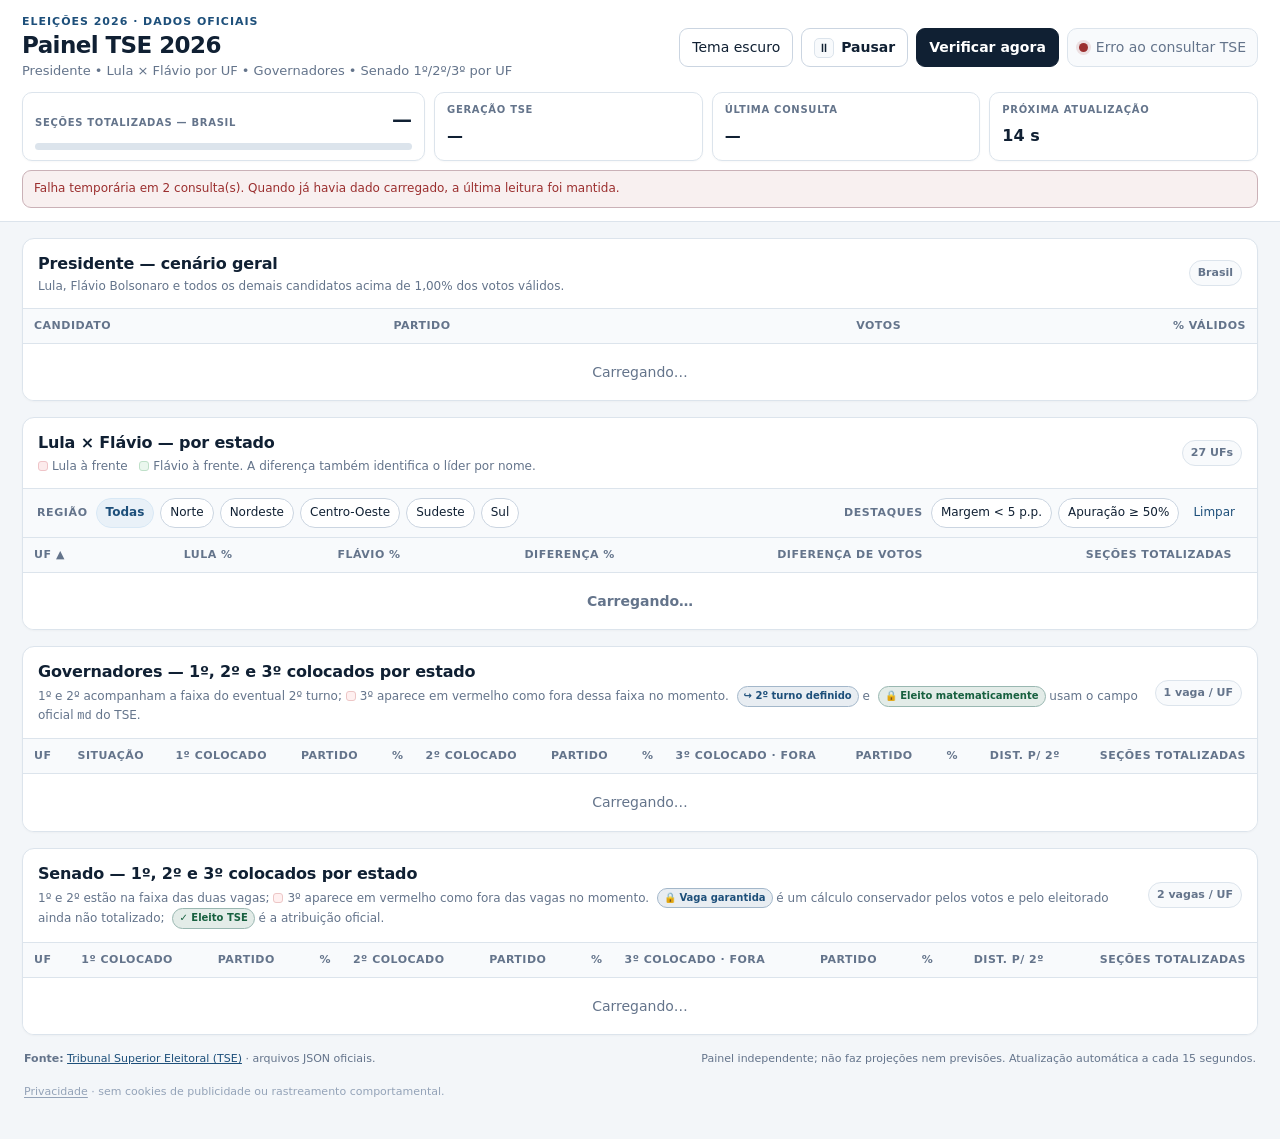
==== index.html @ 49d9003b "Add vote difference column to state comparison" ====
<!doctype html>
<html lang="pt-BR">
<head>
  <meta charset="utf-8">
  <meta name="viewport" content="width=device-width, initial-scale=1">
  <meta name="description" content="Painel independente de acompanhamento dos resultados oficiais do TSE nas Eleições 2026.">
  <meta name="color-scheme" content="light dark">
  <title>Painel TSE 2026</title>
  <link rel="stylesheet" href="style.css">
</head>
<body>
<a class="skip-link" href="#conteudo">Ir para o conteúdo</a>
<header class="site-header">
  <div class="wrap header-wrap">
    <div class="top">
      <div class="brand">
        <div class="eyebrow">Eleições 2026 · dados oficiais</div>
        <h1>Painel TSE 2026</h1>
        <div class="sub">Presidente • Lula × Flávio por UF • Governadores • Senado 1º/2º/3º por UF</div>
      </div>
      <div class="actions">
        <button id="themeToggle" class="icon-button" type="button" aria-pressed="false">Tema escuro</button>
        <button id="pauseUpdates" class="icon-button pause-button" type="button" aria-pressed="false" aria-label="Pausar atualizações automáticas" title="Pausa as atualizações automáticas sem alterar os dados na tela"><span class="control-icon" aria-hidden="true">⏸</span><span class="control-label">Pausar</span></button>
        <button id="refresh" class="primary-button" type="button" title="Verifica no TSE o que mudou desde a última leitura">Verificar agora</button>
        <div class="status" role="status" aria-live="polite">
          <span id="dot" class="dot"></span>
          <span id="statusText">Conectando…</span>
        </div>
      </div>
    </div>

    <div class="meta-grid" aria-label="Resumo da atualização">
      <div class="meta progress-card">
        <div class="meta-top"><span class="k">Seções totalizadas — Brasil</span><span class="v" id="progress">—</span></div>
        <div id="progressTrack" class="progress-track" role="progressbar" aria-label="Seções totalizadas no Brasil" aria-valuemin="0" aria-valuemax="100" aria-valuenow="0">
          <span id="progressBar" class="progress-bar"></span>
        </div>
      </div>
      <div class="meta"><div class="k">Geração TSE</div><div class="v compact" id="tseTime">—</div></div>
      <div class="meta"><div class="k">Última consulta</div><div class="v compact" id="fetchTime">—</div></div>
      <div class="meta"><div class="k">Próxima atualização</div><div class="v compact" id="countdown">—</div></div>
    </div>

    <div id="errors" class="errors" role="alert"></div>
    <div id="liveStatus" class="sr-only" aria-live="polite"></div>
  </div>
</header>

<main id="conteudo">
  <section class="panel" aria-labelledby="pres-title">
    <div class="section-head">
      <div>
        <h2 id="pres-title">Presidente — cenário geral</h2>
        <p class="section-note">Lula, Flávio Bolsonaro e todos os demais candidatos acima de 1,00% dos votos válidos.</p>
      </div>
      <span class="data-badge">Brasil</span>
    </div>
    <div class="tablebox">
      <table class="president-table">
        <caption class="sr-only">Resultado nacional para Presidente da República</caption>
        <thead><tr><th scope="col">Candidato</th><th scope="col">Partido</th><th scope="col" class="num">Votos</th><th scope="col" class="num">% válidos</th></tr></thead>
        <tbody id="presBody"><tr><td colspan="4" class="msg">Carregando…</td></tr></tbody>
      </table>
    </div>
  </section>

  <section class="panel" aria-labelledby="states-title">
    <div class="section-head state-head">
      <div>
        <h2 id="states-title">Lula × Flávio — por estado</h2>
        <p class="section-note"><span class="legend lula"></span>Lula à frente &nbsp; <span class="legend flavio"></span>Flávio à frente. A diferença também identifica o líder por nome.</p>
      </div>
      <span id="stateCount" class="data-badge">27 UFs</span>
    </div>

    <div class="filters" aria-label="Filtros da tabela por estado">
      <div class="filter-group" role="group" aria-label="Região">
        <span class="filter-label">Região</span>
        <button class="chip region-chip" type="button" data-region="ALL" aria-pressed="true">Todas</button>
        <button class="chip region-chip" type="button" data-region="N" aria-pressed="false">Norte</button>
        <button class="chip region-chip" type="button" data-region="NE" aria-pressed="false">Nordeste</button>
        <button class="chip region-chip" type="button" data-region="CO" aria-pressed="false">Centro-Oeste</button>
        <button class="chip region-chip" type="button" data-region="SE" aria-pressed="false">Sudeste</button>
        <button class="chip region-chip" type="button" data-region="S" aria-pressed="false">Sul</button>
      </div>
      <div class="filter-group" role="group" aria-label="Filtros rápidos">
        <span class="filter-label">Destaques</span>
        <button id="closeFilter" class="chip" type="button" aria-pressed="false">Margem &lt; 5 p.p.</button>
        <button id="progressFilter" class="chip" type="button" aria-pressed="false">Apuração ≥ 50%</button>
        <button id="resetFilters" class="text-button" type="button">Limpar</button>
      </div>
    </div>

    <div class="tablebox states-box">
      <table class="state-table">
        <caption class="sr-only">Comparação entre Lula e Flávio Bolsonaro por unidade da federação</caption>
        <thead><tr>
          <th scope="col" data-sort-th="uf"><button class="sort-btn" type="button" data-sort="uf">UF <span class="sort-indicator" aria-hidden="true"></span></button></th>
          <th scope="col" class="num" data-sort-th="lula"><button class="sort-btn" type="button" data-sort="lula">Lula % <span class="sort-indicator" aria-hidden="true"></span></button></th>
          <th scope="col" class="num" data-sort-th="flavio"><button class="sort-btn" type="button" data-sort="flavio">Flávio % <span class="sort-indicator" aria-hidden="true"></span></button></th>
          <th scope="col" class="num" data-sort-th="diff"><button class="sort-btn" type="button" data-sort="diff">Diferença % <span class="sort-indicator" aria-hidden="true"></span></button></th>
          <th scope="col" class="num" data-sort-th="diffVotes"><button class="sort-btn" type="button" data-sort="diffVotes">Diferença de votos <span class="sort-indicator" aria-hidden="true"></span></button></th>
          <th scope="col" class="num" data-sort-th="progress"><button class="sort-btn" type="button" data-sort="progress">Seções totalizadas <span class="sort-indicator" aria-hidden="true"></span></button></th>
        </tr></thead>
        <tbody id="stateBody"><tr><td colspan="6" class="msg">Carregando…</td></tr></tbody>
      </table>
    </div>
  </section>

  <section class="panel" aria-labelledby="gov-title">
    <div class="section-head">
      <div>
        <h2 id="gov-title">Governadores — 1º, 2º e 3º colocados por estado</h2>
        <p class="section-note">1º e 2º acompanham a faixa do eventual 2º turno; <span class="legend outside"></span>3º aparece em vermelho como fora dessa faixa no momento. <span class="runoff-badge demo">↪ 2º turno definido</span> e <span class="math-official-badge demo">🔒 Eleito matematicamente</span> usam o campo oficial <code>md</code> do TSE.</p>
      </div>
      <span class="data-badge">1 vaga / UF</span>
    </div>
    <div class="tablebox governor-box">
      <table class="governor-table">
        <caption class="sr-only">Primeiro, segundo e terceiro colocados para Governador em cada unidade da federação</caption>
        <thead><tr>
          <th scope="col">UF</th><th scope="col">Situação</th><th scope="col">1º colocado</th><th scope="col">Partido</th><th scope="col" class="num">%</th>
          <th scope="col">2º colocado</th><th scope="col">Partido</th><th scope="col" class="num">%</th>
          <th scope="col">3º colocado · fora</th><th scope="col">Partido</th><th scope="col" class="num">%</th>
          <th scope="col" class="num">Dist. p/ 2º</th><th scope="col" class="num">Seções totalizadas</th>
        </tr></thead>
        <tbody id="govBody"><tr><td colspan="13" class="msg">Carregando…</td></tr></tbody>
      </table>
    </div>
  </section>

  <section class="panel" aria-labelledby="sen-title">
    <div class="section-head">
      <div>
        <h2 id="sen-title">Senado — 1º, 2º e 3º colocados por estado</h2>
        <p class="section-note">1º e 2º estão na faixa das duas vagas; <span class="legend outside"></span>3º aparece em vermelho como fora das vagas no momento. <span class="math-badge demo">🔒 Vaga garantida</span> é um cálculo conservador pelos votos e pelo eleitorado ainda não totalizado; <span class="elected-badge demo">✓ Eleito TSE</span> é a atribuição oficial.</p>
      </div>
      <span class="data-badge">2 vagas / UF</span>
    </div>
    <div class="tablebox senate-box">
      <table class="senate-table">
        <caption class="sr-only">Primeiro, segundo e terceiro colocados para o Senado em cada unidade da federação</caption>
        <thead><tr>
          <th scope="col">UF</th><th scope="col">1º colocado</th><th scope="col">Partido</th><th scope="col" class="num">%</th>
          <th scope="col">2º colocado</th><th scope="col">Partido</th><th scope="col" class="num">%</th>
          <th scope="col">3º colocado · fora</th><th scope="col">Partido</th><th scope="col" class="num">%</th>
          <th scope="col" class="num">Dist. p/ 2º</th><th scope="col" class="num">Seções totalizadas</th>
        </tr></thead>
        <tbody id="senBody"><tr><td colspan="12" class="msg">Carregando…</td></tr></tbody>
      </table>
    </div>
  </section>

  <footer>
    <div><strong>Fonte:</strong> <a href="https://resultados.tse.jus.br" target="_blank" rel="noopener noreferrer">Tribunal Superior Eleitoral (TSE)</a> · arquivos JSON oficiais.</div>
    <div>Painel independente; não faz projeções nem previsões. Atualização automática a cada <span id="pollLabel">15</span> segundos.</div>
    <div class="privacy-note"><a href="privacidade.html">Privacidade</a> · sem cookies de publicidade ou rastreamento comportamental.</div>
  </footer>
</main>
<script src="app.js"></script>
<!-- Cloudflare Web Analytics --><script type='module' src='https://static.cloudflareinsights.com/beacon.min.js' data-cf-beacon='{"token": "b7fc6c09aecf4a728567c6bbfd0ef30b"}'></script><!-- End Cloudflare Web Analytics -->
</body>
</html>
---- style.css ----
:root{
  --bg:#f3f6f9;--card:#ffffff;--card-2:#f8fafc;--ink:#102033;--muted:#64748b;--muted-2:#94a3b8;
  --line:#dce4ec;--line-strong:#cbd5e1;--accent:#1d4f7a;--accent-2:#e9f1f8;--accent-3:#d8e8f5;
  --ok:#17603f;--warn:#8a6517;--err:#9b2f2f;--shadow:0 1px 2px rgba(15,23,42,.03);
  --lula-bg:#fcebec;--lula-ink:#a3212d;--lula-line:#efc4c8;
  --flavio-bg:#eaf7ee;--flavio-ink:#17603f;--flavio-line:#bfe0c9;
  --outside-bg:#fff0f0;--outside-ink:#a12a2a;--outside-line:#edc6c6;
  --flash:#fff4bd;
}
html[data-theme="dark"]{
  --bg:#0f1720;--card:#17212b;--card-2:#1c2834;--ink:#e6edf5;--muted:#a4b2c2;--muted-2:#77879a;
  --line:#2c3b49;--line-strong:#3b4d5e;--accent:#8dc3ed;--accent-2:#213b50;--accent-3:#2c4b63;
  --ok:#8fd4aa;--warn:#e6c671;--err:#f2a5a5;--shadow:none;
  --lula-bg:#442329;--lula-ink:#ffb3ba;--lula-line:#704049;
  --flavio-bg:#193a2b;--flavio-ink:#a6e7bd;--flavio-line:#326047;
  --outside-bg:#422428;--outside-ink:#ffb4b4;--outside-line:#704248;
  --flash:#66591f;
}
*{box-sizing:border-box}
html{scroll-behavior:smooth}
body{margin:0;background:var(--bg);color:var(--ink);font:14px/1.45 Inter,ui-sans-serif,system-ui,-apple-system,"Segoe UI",Roboto,Arial,sans-serif}
a{color:var(--accent)}
button{font:inherit}
.skip-link{position:fixed;left:12px;top:-60px;z-index:1000;background:var(--ink);color:var(--card);padding:10px 14px;border-radius:8px;text-decoration:none}.skip-link:focus{top:12px}
.site-header{background:color-mix(in srgb,var(--card) 96%,transparent);border-bottom:1px solid var(--line);position:sticky;top:0;z-index:20;backdrop-filter:blur(10px)}
.wrap{max-width:1380px;margin:auto;padding:14px 22px}.header-wrap{padding-bottom:13px}
.top{display:flex;gap:20px;align-items:center;justify-content:space-between;flex-wrap:wrap}.brand{min-width:280px}
.eyebrow{font-size:11px;font-weight:800;text-transform:uppercase;letter-spacing:.09em;color:var(--accent);margin-bottom:2px}
h1{margin:0;font-size:23px;line-height:1.15;letter-spacing:-.025em}.sub{color:var(--muted);margin-top:4px;font-size:13px}
.actions{display:flex;gap:8px;align-items:center;flex-wrap:wrap}.status{display:flex;gap:8px;align-items:center;min-height:38px;padding:8px 11px;border:1px solid var(--line);border-radius:10px;background:var(--card-2);color:var(--muted)}
.dot{width:9px;height:9px;border-radius:50%;background:var(--muted-2);box-shadow:0 0 0 3px color-mix(in srgb,var(--muted-2) 12%,transparent)}.dot.ok{background:var(--ok);box-shadow:0 0 0 3px color-mix(in srgb,var(--ok) 13%,transparent)}.dot.wait{background:var(--warn);box-shadow:0 0 0 3px color-mix(in srgb,var(--warn) 13%,transparent)}.dot.err{background:var(--err);box-shadow:0 0 0 3px color-mix(in srgb,var(--err) 13%,transparent)}
.primary-button,.icon-button,.chip,.text-button,.sort-btn{border:1px solid var(--line-strong);background:var(--card);color:var(--ink);cursor:pointer}.primary-button,.icon-button{min-height:38px;border-radius:9px;padding:8px 12px}.primary-button{background:var(--ink);color:var(--card);border-color:var(--ink);font-weight:750}.primary-button:disabled{opacity:.6;cursor:wait}.icon-button:hover,.chip:hover{background:var(--card-2)}.pause-button{display:inline-flex;align-items:center;justify-content:center;gap:7px}.control-icon{display:inline-grid;place-items:center;width:20px;height:20px;border-radius:5px;background:var(--card-2);border:1px solid var(--line);font-size:12px;line-height:1}.control-label{font-weight:700}.pause-button[aria-pressed="true"]{background:color-mix(in srgb,var(--warn) 12%,var(--card));border-color:color-mix(in srgb,var(--warn) 42%,var(--line));color:var(--warn);font-weight:800}.pause-button[aria-pressed="true"] .control-icon{background:color-mix(in srgb,var(--warn) 16%,var(--card));border-color:color-mix(in srgb,var(--warn) 35%,var(--line));color:var(--warn)}
button:focus-visible,a:focus-visible{outline:3px solid color-mix(in srgb,var(--accent) 45%,transparent);outline-offset:2px}
.meta-grid{display:grid;grid-template-columns:1.5fr 1fr 1fr 1fr;gap:9px;margin-top:11px}.meta{background:var(--card);border:1px solid var(--line);border-radius:10px;padding:10px 12px;box-shadow:var(--shadow);min-height:67px}.meta .k{font-size:10px;color:var(--muted);text-transform:uppercase;letter-spacing:.07em;font-weight:750}.meta .v{font-size:20px;font-weight:800;margin-top:2px;font-variant-numeric:tabular-nums}.meta .v.compact{font-size:16px;margin-top:6px}.meta-top{display:flex;justify-content:space-between;gap:10px;align-items:baseline}.progress-track{height:7px;margin-top:9px;background:var(--line);border-radius:999px;overflow:hidden}.progress-bar{display:block;height:100%;width:0;background:var(--accent);border-radius:999px;transition:width .35s ease}
main{max-width:1380px;margin:auto;padding:16px 22px 40px}.panel{background:var(--card);border:1px solid var(--line);border-radius:12px;margin:0 0 16px;overflow:hidden;box-shadow:var(--shadow)}
.section-head{padding:13px 15px;border-bottom:1px solid var(--line);display:flex;justify-content:space-between;gap:14px;align-items:center}.section-head h2{font-size:16px;margin:0;letter-spacing:-.01em}.section-note{font-size:12px;color:var(--muted);margin:3px 0 0}.data-badge{flex:0 0 auto;padding:4px 8px;border-radius:999px;background:var(--card-2);border:1px solid var(--line);font-size:11px;color:var(--muted);font-weight:700}
.legend{display:inline-block;width:10px;height:10px;border-radius:3px;margin-right:4px;vertical-align:-1px}.legend.lula{background:var(--lula-bg);border:1px solid var(--lula-line)}.legend.flavio{background:var(--flavio-bg);border:1px solid var(--flavio-line)}.legend.outside{background:var(--outside-bg);border:1px solid var(--outside-line)}
.filters{display:flex;gap:12px;justify-content:space-between;align-items:center;flex-wrap:wrap;padding:9px 14px;border-bottom:1px solid var(--line);background:var(--card-2)}.filter-group{display:flex;gap:6px;align-items:center;flex-wrap:wrap}.filter-label{font-size:11px;color:var(--muted);font-weight:800;text-transform:uppercase;letter-spacing:.055em;margin-right:2px}.chip{min-height:30px;padding:4px 9px;border-radius:999px;font-size:12px}.chip[aria-pressed="true"]{background:var(--accent-2);border-color:var(--accent-3);color:var(--accent);font-weight:800}.text-button{border-color:transparent;background:transparent;color:var(--accent);padding:5px 7px;border-radius:6px;font-size:12px}.text-button:hover{text-decoration:underline}
.tablebox{overflow:auto;max-height:620px}table{width:100%;border-collapse:separate;border-spacing:0;white-space:nowrap}th,td{padding:9px 11px;border-bottom:1px solid var(--line);text-align:left;background:var(--card)}th{position:sticky;top:0;background:var(--card-2);color:var(--muted);font-size:11px;text-transform:uppercase;letter-spacing:.045em;z-index:3}td.num,th.num{text-align:right;font-variant-numeric:tabular-nums}tbody tr:last-child td{border-bottom:0}tbody tr:hover td{filter:brightness(.985)}
.sort-btn{padding:0;border:0;background:transparent;color:inherit;text-transform:inherit;letter-spacing:inherit;font-size:inherit;font-weight:800;display:inline-flex;gap:4px;align-items:center}.num .sort-btn{margin-left:auto}.sort-indicator{width:10px;display:inline-block}.state-table th:first-child,.state-table td:first-child{position:sticky;left:0;z-index:2}.state-table th:first-child{z-index:5}.state-table td:first-child{font-weight:850}.state-table .lead-lula{background:var(--lula-bg)!important;color:var(--lula-ink);font-weight:800}.state-table .lead-flavio{background:var(--flavio-bg)!important;color:var(--flavio-ink);font-weight:800}.leader-name{display:inline-flex;align-items:center;gap:5px}.leader-arrow{font-size:10px}
.party{display:inline-block;min-width:46px;text-align:center;padding:2px 7px;border-radius:999px;background:var(--accent-2);color:var(--accent);font-weight:800;font-size:11px}.elected-badge,.math-badge,.runoff-badge,.math-official-badge{display:inline-flex;align-items:center;gap:3px;margin-left:7px;padding:2px 6px;border-radius:999px;font-size:10px;font-weight:900;vertical-align:1px}.elected-badge{background:color-mix(in srgb,var(--ok) 12%,var(--card));border:1px solid color-mix(in srgb,var(--ok) 34%,var(--line));color:var(--ok)}.math-badge{background:color-mix(in srgb,var(--accent) 10%,var(--card));border:1px solid color-mix(in srgb,var(--accent) 30%,var(--line));color:var(--accent)}.runoff-badge{background:color-mix(in srgb,var(--accent) 10%,var(--card));border:1px solid color-mix(in srgb,var(--accent) 30%,var(--line));color:var(--accent)}.math-official-badge{background:color-mix(in srgb,var(--ok) 12%,var(--card));border:1px solid color-mix(in srgb,var(--ok) 34%,var(--line));color:var(--ok)}.elected-badge.demo,.math-badge.demo,.runoff-badge.demo,.math-official-badge.demo{margin-left:4px}.governor-status{display:inline-flex;align-items:center;justify-content:center;min-width:92px;padding:3px 7px;border-radius:999px;border:1px solid var(--line);background:var(--card-2);color:var(--muted);font-size:10px;font-weight:900}.governor-status.runoff{background:color-mix(in srgb,var(--accent) 12%,var(--card));border-color:color-mix(in srgb,var(--accent) 35%,var(--line));color:var(--accent)}.governor-status.decided{background:color-mix(in srgb,var(--ok) 12%,var(--card));border-color:color-mix(in srgb,var(--ok) 35%,var(--line));color:var(--ok)}.rank-badge{display:inline-grid;place-items:center;min-width:25px;height:22px;margin-right:7px;border-radius:6px;background:var(--card-2);border:1px solid var(--line);font-size:10px;font-weight:900;color:var(--muted)}.rank-badge.outside-rank{background:var(--outside-bg);border-color:var(--outside-line);color:var(--outside-ink)}.senate-table td.outside-seat,.governor-table td.outside-seat{background:var(--outside-bg)!important;color:var(--outside-ink);font-weight:750}.senate-table td.outside-seat .party,.governor-table td.outside-seat .party{background:color-mix(in srgb,var(--outside-ink) 10%,var(--outside-bg));color:var(--outside-ink)}.gap-to-seat{font-weight:850}
.pct-wrap{position:relative;min-width:120px;height:28px;display:flex;align-items:center;justify-content:flex-end;isolation:isolate}.pct-bar{position:absolute;inset:3px 0 3px auto;width:var(--w);background:var(--accent-2);border-radius:5px;z-index:-1;transition:width .35s ease}.pct-value{font-weight:850;padding-right:4px}
.msg{padding:18px 15px;color:var(--muted);text-align:center}.errors{margin:9px 0 0;padding:9px 11px;border:1px solid color-mix(in srgb,var(--err) 28%,var(--line));background:color-mix(in srgb,var(--err) 7%,var(--card));border-radius:9px;color:var(--err);display:none;font-size:12px}
.cell-flash{animation:cellFlash 1.15s ease-out}@keyframes cellFlash{0%{box-shadow:inset 0 0 0 999px var(--flash)}100%{box-shadow:inset 0 0 0 999px transparent}}
footer{display:flex;justify-content:space-between;gap:12px;flex-wrap:wrap;color:var(--muted);font-size:11px;margin-top:14px;padding:0 2px}
.sr-only{position:absolute!important;width:1px!important;height:1px!important;padding:0!important;margin:-1px!important;overflow:hidden!important;clip:rect(0,0,0,0)!important;white-space:nowrap!important;border:0!important}
@media (prefers-reduced-motion:reduce){*{scroll-behavior:auto!important}.cell-flash{animation:none}.progress-bar,.pct-bar{transition:none}}
@media(max-width:900px){.meta-grid{grid-template-columns:repeat(2,minmax(140px,1fr))}.actions{width:100%}.status{margin-left:auto}}
@media(max-width:760px){
  .wrap,main{padding-left:11px;padding-right:11px}.site-header{position:relative}.top{align-items:flex-start}.actions{gap:6px}.status{width:100%;margin-left:0;justify-content:center}.primary-button,.icon-button{flex:1}.meta-grid{grid-template-columns:1fr 1fr}.meta{min-height:64px}.meta .v{font-size:18px}.meta .v.compact{font-size:14px}
  .section-head{align-items:flex-start}.state-head{flex-direction:column}.filters{align-items:flex-start}.filter-group{width:100%}.filter-label{width:100%}
  .state-table{min-width:650px}.states-box{max-height:70vh}
  .senate-box,.governor-box{max-height:none;overflow:visible}.senate-table,.governor-table{white-space:normal}.senate-table thead,.governor-table thead{display:none}.senate-table,.senate-table tbody,.senate-table tr,.senate-table td,.governor-table,.governor-table tbody,.governor-table tr,.governor-table td{display:block;width:100%}.senate-table tr,.governor-table tr{padding:10px 12px;border-bottom:1px solid var(--line);display:grid;grid-template-columns:1fr auto;gap:6px 14px;background:var(--card)}.senate-table td,.governor-table td{border:0;padding:2px 0;background:transparent!important;position:static!important}.senate-table td.outside-seat,.governor-table td.outside-seat{background:var(--outside-bg)!important;color:var(--outside-ink);padding:5px 7px;border-radius:6px}.senate-table td::before,.governor-table td::before{content:attr(data-label);display:block;font-size:10px;text-transform:uppercase;letter-spacing:.05em;color:var(--muted);font-weight:750}.senate-table td:first-child,.governor-table td:first-child{grid-column:1/-1;font-size:16px;padding-bottom:4px}.senate-table td:first-child::before,.governor-table td:first-child::before{display:none}.senate-table td.num,.governor-table td.num{text-align:left}.senate-table .mobile-rank,.governor-table .mobile-rank{font-weight:800}
  footer{flex-direction:column}
}
@media(max-width:480px){.meta-grid{grid-template-columns:1fr}.meta{min-height:0}.brand{min-width:0}.eyebrow{font-size:10px}h1{font-size:21px}.sub{font-size:12px}.data-badge{display:none}.pause-button .control-label{display:inline}}

.privacy-note{margin-top:5px;font-size:11px;color:var(--muted-2)}.privacy-note a{color:inherit;text-decoration:underline;text-underline-offset:2px}.privacy-note a:hover{color:var(--accent)}
.privacy-page{max-width:760px;margin:32px auto;padding:0 22px 48px}.privacy-card{background:var(--card);border:1px solid var(--line);border-radius:12px;padding:22px;box-shadow:var(--shadow)}.privacy-card h1{font-size:22px;margin:0 0 14px}.privacy-card h2{font-size:15px;margin:22px 0 7px}.privacy-card p{color:var(--muted);margin:8px 0}.privacy-back{display:inline-block;margin-bottom:14px;font-size:13px}
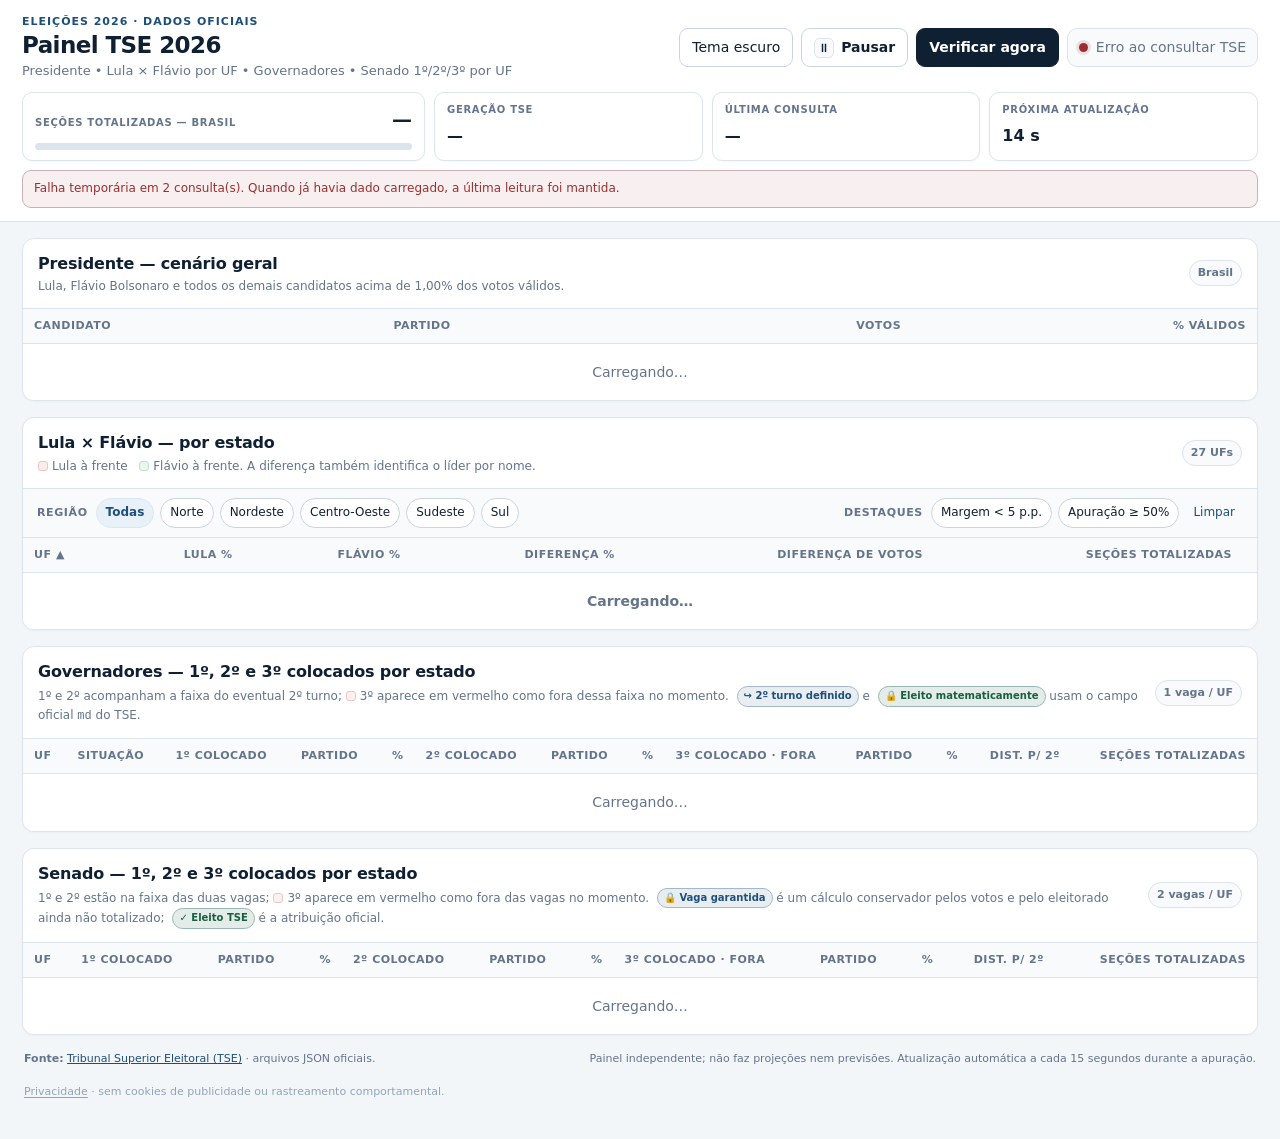
==== commit 8fe827c0: "Clarify automatic refresh runs during counting" ====
--- a/index.html
+++ b/index.html
@@ -153,7 +153,7 @@
 
   <footer>
     <div><strong>Fonte:</strong> <a href="https://resultados.tse.jus.br" target="_blank" rel="noopener noreferrer">Tribunal Superior Eleitoral (TSE)</a> · arquivos JSON oficiais.</div>
-    <div>Painel independente; não faz projeções nem previsões. Atualização automática a cada <span id="pollLabel">15</span> segundos.</div>
+    <div>Painel independente; não faz projeções nem previsões. Atualização automática a cada <span id="pollLabel">15</span> segundos durante a apuração.</div>
     <div class="privacy-note"><a href="privacidade.html">Privacidade</a> · sem cookies de publicidade ou rastreamento comportamental.</div>
   </footer>
 </main>
--- a/style.css
+++ b/style.css
@@ -49,7 +49,7 @@
 @media(max-width:760px){
   .wrap,main{padding-left:11px;padding-right:11px}.site-header{position:relative}.top{align-items:flex-start}.actions{gap:6px}.status{width:100%;margin-left:0;justify-content:center}.primary-button,.icon-button{flex:1}.meta-grid{grid-template-columns:1fr 1fr}.meta{min-height:64px}.meta .v{font-size:18px}.meta .v.compact{font-size:14px}
   .section-head{align-items:flex-start}.state-head{flex-direction:column}.filters{align-items:flex-start}.filter-group{width:100%}.filter-label{width:100%}
-  .state-table{min-width:650px}.states-box{max-height:70vh}
+  .state-table{min-width:820px}.states-box{max-height:70vh}
   .senate-box,.governor-box{max-height:none;overflow:visible}.senate-table,.governor-table{white-space:normal}.senate-table thead,.governor-table thead{display:none}.senate-table,.senate-table tbody,.senate-table tr,.senate-table td,.governor-table,.governor-table tbody,.governor-table tr,.governor-table td{display:block;width:100%}.senate-table tr,.governor-table tr{padding:10px 12px;border-bottom:1px solid var(--line);display:grid;grid-template-columns:1fr auto;gap:6px 14px;background:var(--card)}.senate-table td,.governor-table td{border:0;padding:2px 0;background:transparent!important;position:static!important}.senate-table td.outside-seat,.governor-table td.outside-seat{background:var(--outside-bg)!important;color:var(--outside-ink);padding:5px 7px;border-radius:6px}.senate-table td::before,.governor-table td::before{content:attr(data-label);display:block;font-size:10px;text-transform:uppercase;letter-spacing:.05em;color:var(--muted);font-weight:750}.senate-table td:first-child,.governor-table td:first-child{grid-column:1/-1;font-size:16px;padding-bottom:4px}.senate-table td:first-child::before,.governor-table td:first-child::before{display:none}.senate-table td.num,.governor-table td.num{text-align:left}.senate-table .mobile-rank,.governor-table .mobile-rank{font-weight:800}
   footer{flex-direction:column}
 }
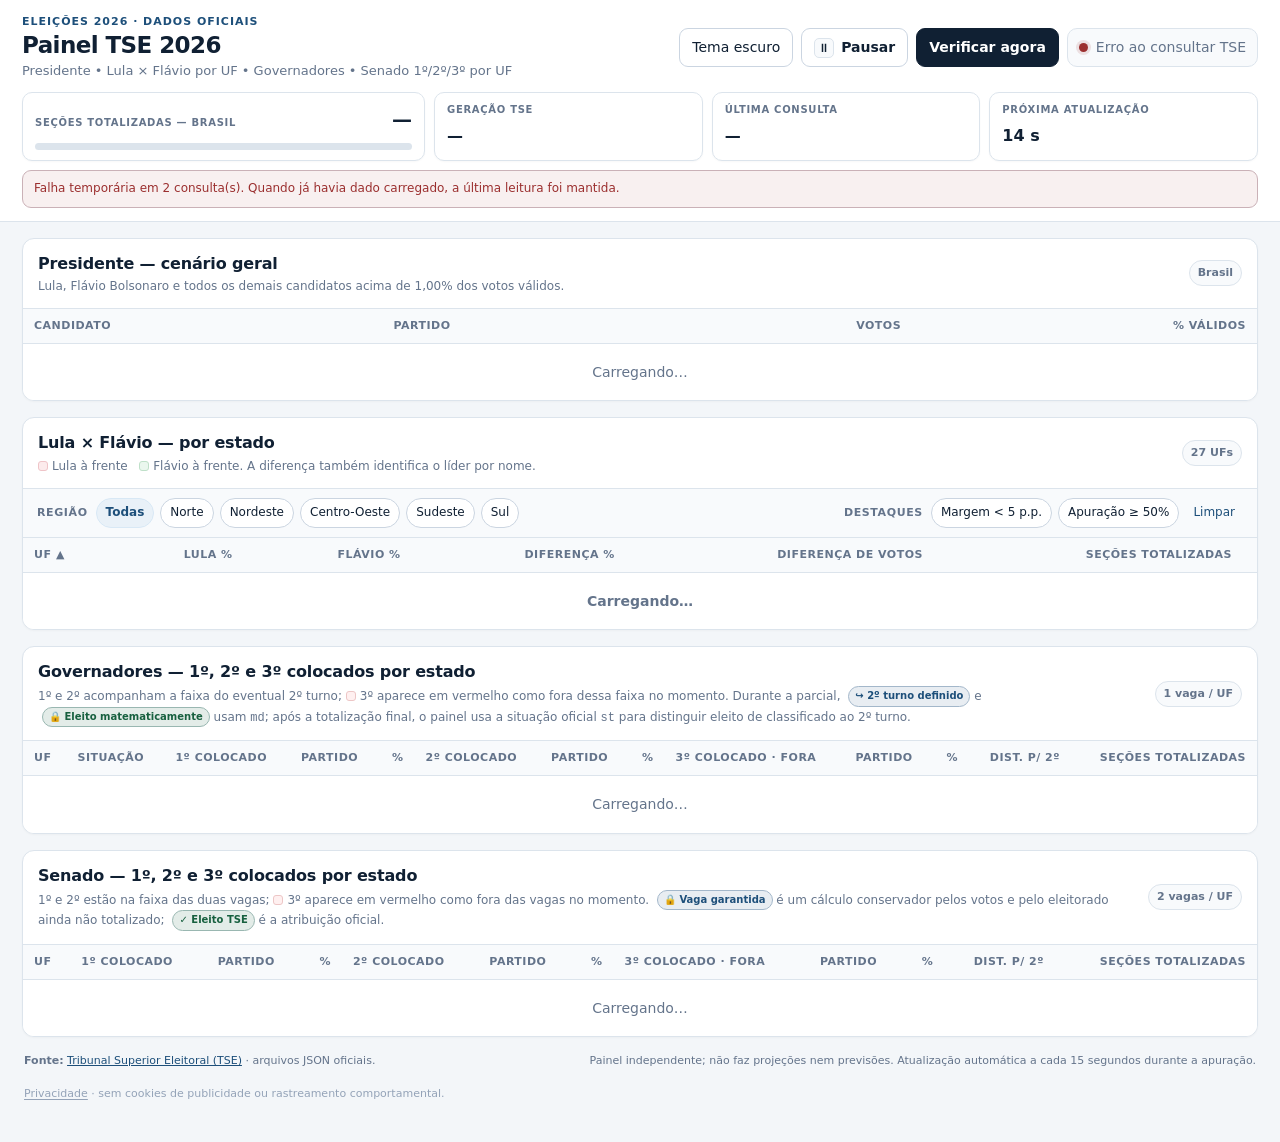
==== commit 77369aba: "Clarify governor final status source" ====
--- a/index.html
+++ b/index.html
@@ -111,7 +111,7 @@
     <div class="section-head">
       <div>
         <h2 id="gov-title">Governadores — 1º, 2º e 3º colocados por estado</h2>
-        <p class="section-note">1º e 2º acompanham a faixa do eventual 2º turno; <span class="legend outside"></span>3º aparece em vermelho como fora dessa faixa no momento. <span class="runoff-badge demo">↪ 2º turno definido</span> e <span class="math-official-badge demo">🔒 Eleito matematicamente</span> usam o campo oficial <code>md</code> do TSE.</p>
+        <p class="section-note">1º e 2º acompanham a faixa do eventual 2º turno; <span class="legend outside"></span>3º aparece em vermelho como fora dessa faixa no momento. Durante a parcial, <span class="runoff-badge demo">↪ 2º turno definido</span> e <span class="math-official-badge demo">🔒 Eleito matematicamente</span> usam <code>md</code>; após a totalização final, o painel usa a situação oficial <code>st</code> para distinguir eleito de classificado ao 2º turno.</p>
       </div>
       <span class="data-badge">1 vaga / UF</span>
     </div>
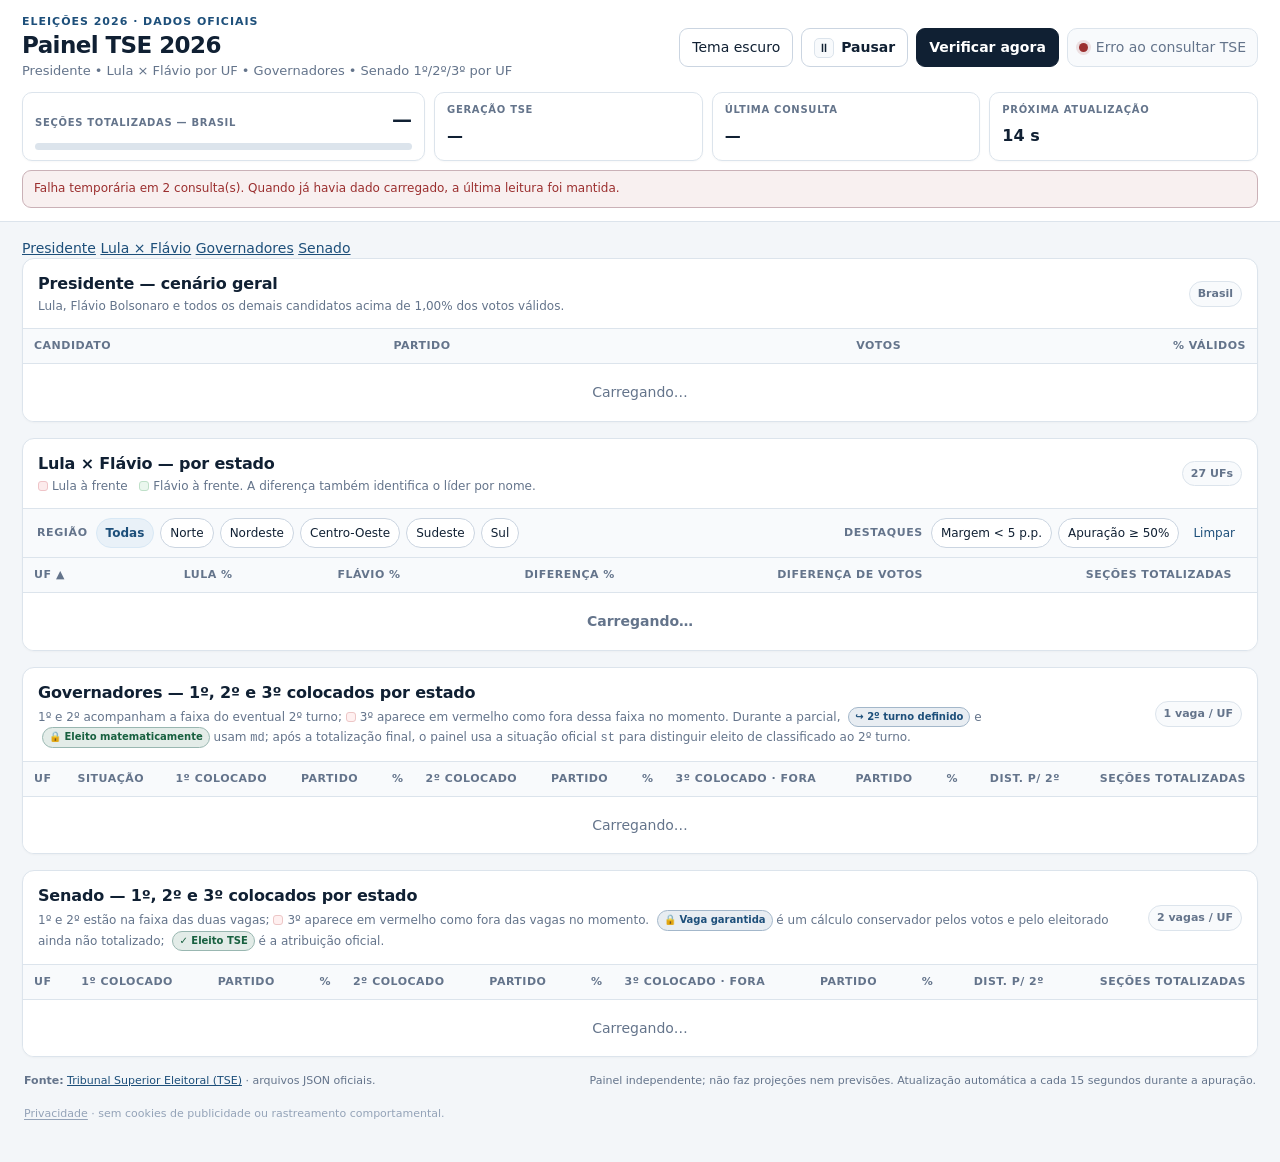
==== commit 27968dda: "Add mobile section navigation and anchors" ====
--- a/index.html
+++ b/index.html
@@ -47,7 +47,14 @@
 </header>
 
 <main id="conteudo">
-  <section class="panel" aria-labelledby="pres-title">
+  <nav class="mobile-nav" aria-label="Navegação rápida">
+    <a href="#presidente">Presidente</a>
+    <a href="#estados">Lula × Flávio</a>
+    <a href="#governadores">Governadores</a>
+    <a href="#senado">Senado</a>
+  </nav>
+
+  <section id="presidente" class="panel" aria-labelledby="pres-title">
     <div class="section-head">
       <div>
         <h2 id="pres-title">Presidente — cenário geral</h2>
@@ -64,7 +71,7 @@
     </div>
   </section>
 
-  <section class="panel" aria-labelledby="states-title">
+  <section id="estados" class="panel" aria-labelledby="states-title">
     <div class="section-head state-head">
       <div>
         <h2 id="states-title">Lula × Flávio — por estado</h2>
@@ -107,7 +114,7 @@
     </div>
   </section>
 
-  <section class="panel" aria-labelledby="gov-title">
+  <section id="governadores" class="panel" aria-labelledby="gov-title">
     <div class="section-head">
       <div>
         <h2 id="gov-title">Governadores — 1º, 2º e 3º colocados por estado</h2>
@@ -129,7 +136,7 @@
     </div>
   </section>
 
-  <section class="panel" aria-labelledby="sen-title">
+  <section id="senado" class="panel" aria-labelledby="sen-title">
     <div class="section-head">
       <div>
         <h2 id="sen-title">Senado — 1º, 2º e 3º colocados por estado</h2>
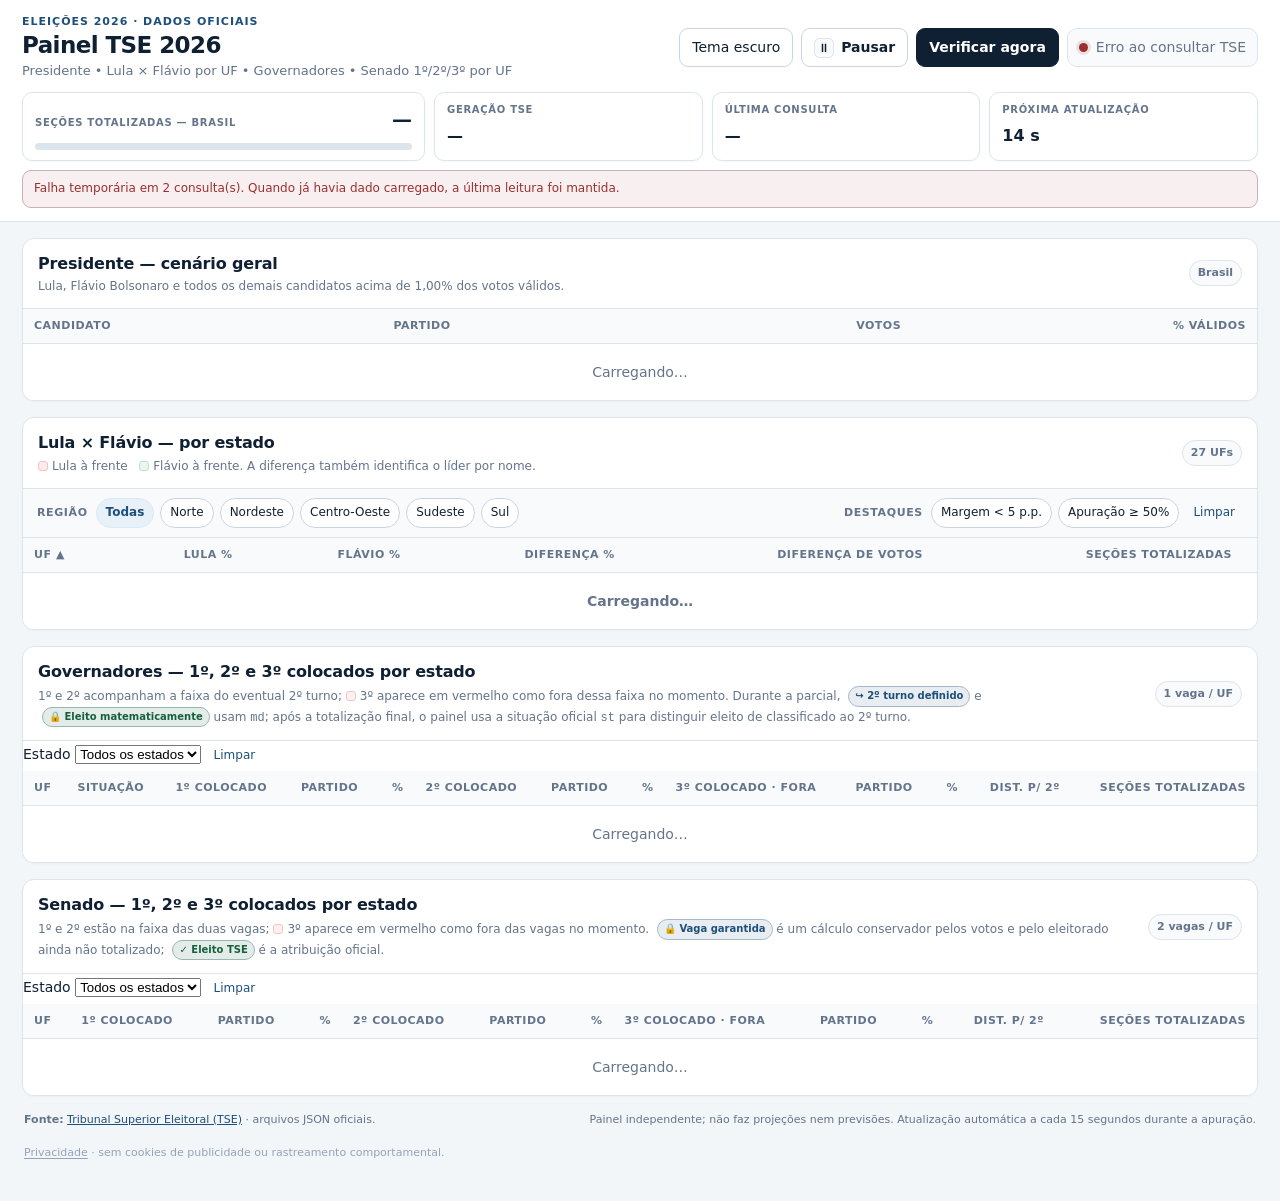
==== commit 9ee2b8b1: "Add state filters for governor and senate" ====
--- a/index.html
+++ b/index.html
@@ -122,6 +122,13 @@
       </div>
       <span class="data-badge">1 vaga / UF</span>
     </div>
+    <div class="section-filter" aria-label="Filtro de Governadores por estado">
+      <label for="govStateFilter">Estado</label>
+      <select id="govStateFilter">
+        <option value="ALL">Todos os estados</option>
+      </select>
+      <button id="govStateClear" class="text-button" type="button">Limpar</button>
+    </div>
     <div class="tablebox governor-box">
       <table class="governor-table">
         <caption class="sr-only">Primeiro, segundo e terceiro colocados para Governador em cada unidade da federação</caption>
@@ -143,6 +150,13 @@
         <p class="section-note">1º e 2º estão na faixa das duas vagas; <span class="legend outside"></span>3º aparece em vermelho como fora das vagas no momento. <span class="math-badge demo">🔒 Vaga garantida</span> é um cálculo conservador pelos votos e pelo eleitorado ainda não totalizado; <span class="elected-badge demo">✓ Eleito TSE</span> é a atribuição oficial.</p>
       </div>
       <span class="data-badge">2 vagas / UF</span>
+    </div>
+    <div class="section-filter" aria-label="Filtro do Senado por estado">
+      <label for="senStateFilter">Estado</label>
+      <select id="senStateFilter">
+        <option value="ALL">Todos os estados</option>
+      </select>
+      <button id="senStateClear" class="text-button" type="button">Limpar</button>
     </div>
     <div class="tablebox senate-box">
       <table class="senate-table">
--- a/style.css
+++ b/style.css
@@ -57,3 +57,192 @@
 
 .privacy-note{margin-top:5px;font-size:11px;color:var(--muted-2)}.privacy-note a{color:inherit;text-decoration:underline;text-underline-offset:2px}.privacy-note a:hover{color:var(--accent)}
 .privacy-page{max-width:760px;margin:32px auto;padding:0 22px 48px}.privacy-card{background:var(--card);border:1px solid var(--line);border-radius:12px;padding:22px;box-shadow:var(--shadow)}.privacy-card h1{font-size:22px;margin:0 0 14px}.privacy-card h2{font-size:15px;margin:22px 0 7px}.privacy-card p{color:var(--muted);margin:8px 0}.privacy-back{display:inline-block;margin-bottom:14px;font-size:13px}
+
+
+/* Mobile Phase 1 — structural layout */
+.mobile-nav{display:none}
+.panel{scroll-margin-top:12px}
+
+@media(max-width:760px){
+  .header-wrap{padding-top:9px;padding-bottom:9px}
+  .top{gap:9px}
+  .brand{width:100%;min-width:0}
+  .sub{font-size:11px;margin-top:3px}
+  .actions{display:grid;grid-template-columns:repeat(3,minmax(0,1fr));gap:6px;width:100%}
+  .actions .primary-button,.actions .icon-button{width:100%;min-width:0;padding-left:8px;padding-right:8px}
+  .actions .status{grid-column:1/-1;width:100%;min-height:34px;padding:6px 9px;justify-content:center}
+  .meta-grid{grid-template-columns:repeat(2,minmax(0,1fr));gap:6px;margin-top:8px}
+  .progress-card{grid-column:1/-1}
+  .meta{min-height:56px;padding:8px 10px}
+  .meta .v{font-size:17px}
+  .meta .v.compact{font-size:13px;margin-top:4px}
+
+  .mobile-nav{display:flex;gap:6px;overflow-x:auto;overscroll-behavior-inline:contain;scrollbar-width:none;margin:0 0 10px;padding:1px 0 3px}
+  .mobile-nav::-webkit-scrollbar{display:none}
+  .mobile-nav a{flex:0 0 auto;text-decoration:none;color:var(--ink);background:var(--card);border:1px solid var(--line);border-radius:999px;padding:7px 10px;font-size:12px;font-weight:750;white-space:nowrap}
+  .mobile-nav a:active{background:var(--accent-2);color:var(--accent)}
+
+  /* Lula x Flávio: replace horizontal table with compact UF cards. */
+  .states-box{max-height:none;overflow:visible}
+  .state-table{min-width:0;white-space:normal}
+  .state-table thead{display:none}
+  .state-table,.state-table tbody,.state-table tr,.state-table td{display:block;width:100%}
+  .state-table tr{
+    display:grid;
+    grid-template-columns:minmax(0,1fr) auto;
+    grid-template-areas:
+      "uf progress"
+      "lula flavio"
+      "diff diff"
+      "votes votes";
+    gap:6px 8px;
+    margin:0;
+    padding:10px 11px;
+    border-bottom:1px solid var(--line);
+    background:var(--card)
+  }
+  .state-table tr:last-child{border-bottom:0}
+  .state-table td{position:static!important;left:auto!important;border:0;padding:7px 9px;background:var(--card);min-width:0}
+  .state-table td::before{content:attr(data-label);display:block;margin-bottom:2px;font-size:9px;line-height:1.15;text-transform:uppercase;letter-spacing:.06em;color:var(--muted);font-weight:800}
+  .state-table td:nth-child(1){grid-area:uf;padding:2px 0;background:transparent!important;font-size:17px;align-self:center}
+  .state-table td:nth-child(1)::before{display:none}
+  .state-table td:nth-child(2){grid-area:lula;border:1px solid var(--line);border-radius:8px;text-align:left}
+  .state-table td:nth-child(3){grid-area:flavio;border:1px solid var(--line);border-radius:8px;text-align:left}
+  .state-table td:nth-child(4){grid-area:diff;border-radius:8px;text-align:left}
+  .state-table td:nth-child(5){grid-area:votes;border-radius:8px;text-align:left}
+  .state-table td:nth-child(6){grid-area:progress;padding:2px 0;background:transparent!important;text-align:right;align-self:center;font-weight:850}
+  .state-table td:nth-child(6)::before{margin-bottom:0}
+  .state-table .leader-name{white-space:normal}
+
+  /* Governor cards: UF/status header, then one row per ranked candidate. */
+  .governor-table tr{
+    grid-template-columns:minmax(0,1fr) auto auto;
+    gap:0 8px;
+    padding:10px 11px
+  }
+  .governor-table td{min-width:0;padding:7px 0}
+  .governor-table td::before{display:none}
+  .governor-table td:nth-child(1){grid-column:1/2;grid-row:1;font-size:17px;align-self:center}
+  .governor-table td:nth-child(2){grid-column:2/4;grid-row:1;text-align:right;align-self:center}
+  .governor-table td:nth-child(3),.governor-table td:nth-child(4),.governor-table td:nth-child(5){grid-row:2;border-top:1px solid var(--line);margin-top:7px}
+  .governor-table td:nth-child(3){grid-column:1}.governor-table td:nth-child(4){grid-column:2}.governor-table td:nth-child(5){grid-column:3;text-align:right}
+  .governor-table td:nth-child(6),.governor-table td:nth-child(7),.governor-table td:nth-child(8){grid-row:3;border-top:1px solid var(--line)}
+  .governor-table td:nth-child(6){grid-column:1}.governor-table td:nth-child(7){grid-column:2}.governor-table td:nth-child(8){grid-column:3;text-align:right}
+  .governor-table td:nth-child(9),.governor-table td:nth-child(10),.governor-table td:nth-child(11){grid-row:4;margin-top:2px;background:var(--outside-bg)!important;border-radius:0}
+  .governor-table td:nth-child(9){grid-column:1;border-radius:7px 0 0 7px;padding-left:7px}.governor-table td:nth-child(10){grid-column:2}.governor-table td:nth-child(11){grid-column:3;border-radius:0 7px 7px 0;padding-right:7px;text-align:right}
+  .governor-table td:nth-child(12){grid-column:1/2;grid-row:5;margin-top:6px}
+  .governor-table td:nth-child(13){grid-column:2/4;grid-row:5;margin-top:6px;text-align:right}
+  .governor-table td:nth-child(12)::before,.governor-table td:nth-child(13)::before{display:block}
+  .governor-table .mobile-rank{white-space:normal}
+
+  /* Senate cards: one compact row for each of the three candidates. */
+  .senate-table tr{
+    grid-template-columns:minmax(0,1fr) auto auto;
+    gap:0 8px;
+    padding:10px 11px
+  }
+  .senate-table td{min-width:0;padding:7px 0}
+  .senate-table td::before{display:none}
+  .senate-table td:nth-child(1){grid-column:1/4;grid-row:1;font-size:17px}
+  .senate-table td:nth-child(2),.senate-table td:nth-child(3),.senate-table td:nth-child(4){grid-row:2;border-top:1px solid var(--line);margin-top:7px}
+  .senate-table td:nth-child(2){grid-column:1}.senate-table td:nth-child(3){grid-column:2}.senate-table td:nth-child(4){grid-column:3;text-align:right}
+  .senate-table td:nth-child(5),.senate-table td:nth-child(6),.senate-table td:nth-child(7){grid-row:3;border-top:1px solid var(--line)}
+  .senate-table td:nth-child(5){grid-column:1}.senate-table td:nth-child(6){grid-column:2}.senate-table td:nth-child(7){grid-column:3;text-align:right}
+  .senate-table td:nth-child(8),.senate-table td:nth-child(9),.senate-table td:nth-child(10){grid-row:4;margin-top:2px;background:var(--outside-bg)!important;border-radius:0}
+  .senate-table td:nth-child(8){grid-column:1;border-radius:7px 0 0 7px;padding-left:7px}.senate-table td:nth-child(9){grid-column:2}.senate-table td:nth-child(10){grid-column:3;border-radius:0 7px 7px 0;padding-right:7px;text-align:right}
+  .senate-table td:nth-child(11){grid-column:1/2;grid-row:5;margin-top:6px}
+  .senate-table td:nth-child(12){grid-column:2/4;grid-row:5;margin-top:6px;text-align:right}
+  .senate-table td:nth-child(11)::before,.senate-table td:nth-child(12)::before{display:block}
+  .senate-table .mobile-rank{white-space:normal}
+
+  .governor-table .party,.senate-table .party{min-width:40px;padding-left:6px;padding-right:6px}
+  .governor-table .elected-badge,.governor-table .math-official-badge,.governor-table .runoff-badge,
+  .senate-table .elected-badge,.senate-table .math-badge{margin-left:5px;white-space:nowrap}
+}
+
+@media(max-width:480px){
+  .site-header .sub{display:none}
+  .header-wrap{padding-top:7px;padding-bottom:7px}
+  .eyebrow{margin-bottom:1px}
+  h1{font-size:20px}
+  .actions{margin-top:1px}
+  .actions .primary-button,.actions .icon-button{min-height:36px;font-size:12px}
+  .actions .status{font-size:11px}
+  .meta-grid{grid-template-columns:1fr 1fr}
+  .meta-grid .meta:nth-child(2){display:none}
+  .meta-grid .progress-card{grid-column:1/-1}
+  .meta{min-height:0}
+  .meta .k{font-size:9px}
+  .meta .v.compact{font-size:12px}
+  main{padding-top:10px}
+  .section-head{padding:11px 12px}
+  .section-head h2{font-size:15px}
+  .section-note{font-size:11px}
+  .panel{margin-bottom:12px}
+  .state-table tr,.governor-table tr,.senate-table tr{padding-left:9px;padding-right:9px}
+  .governor-status{min-width:0;max-width:150px;white-space:normal;line-height:1.2}
+  .elected-badge,.math-badge,.runoff-badge,.math-official-badge{font-size:9px}
+}
+
+
+/* Result-state backgrounds */
+.governor-table td.candidate-elected,.senate-table td.candidate-elected{
+  background:color-mix(in srgb,var(--ok) 14%,var(--card))!important;
+}
+.governor-table td.candidate-runoff{
+  background:color-mix(in srgb,#d9a514 18%,var(--card))!important;
+}
+html[data-theme="dark"] .governor-table td.candidate-runoff{
+  background:color-mix(in srgb,#d9a514 22%,var(--card))!important;
+}
+
+@media(max-width:760px){
+  .state-table tr{grid-template-columns:repeat(2,minmax(0,1fr))}
+  .state-table td:nth-child(2),.state-table td:nth-child(3){
+    background:var(--card)!important;
+  }
+  .state-share-bar{
+    position:relative;
+    overflow:hidden;
+    isolation:isolate;
+    min-height:28px;
+    display:flex;
+    align-items:center;
+    padding:4px 7px;
+    border-radius:6px;
+    font-weight:850;
+  }
+  .state-share-bar::before{
+    content:"";
+    position:absolute;
+    inset:0 auto 0 0;
+    width:var(--share);
+    z-index:-1;
+    border-radius:5px;
+    transition:width .35s ease;
+  }
+  .state-share-bar.lula-share::before{background:var(--lula-bg)}
+  .state-share-bar.flavio-share::before{background:var(--flavio-bg)}
+  .state-share-bar.lula-share{color:var(--lula-ink)}
+  .state-share-bar.flavio-share{color:var(--flavio-ink)}
+
+  .governor-table td.candidate-elected,.senate-table td.candidate-elected{
+    background:color-mix(in srgb,var(--ok) 15%,var(--card))!important;
+  }
+  .governor-table td.candidate-runoff{
+    background:color-mix(in srgb,#d9a514 20%,var(--card))!important;
+  }
+
+  .governor-table td:nth-child(3).candidate-elected,.governor-table td:nth-child(3).candidate-runoff,
+  .governor-table td:nth-child(6).candidate-elected,.governor-table td:nth-child(6).candidate-runoff,
+  .senate-table td:nth-child(2).candidate-elected,.senate-table td:nth-child(5).candidate-elected{
+    border-radius:7px 0 0 7px;
+    padding-left:7px;
+  }
+  .governor-table td:nth-child(5).candidate-elected,.governor-table td:nth-child(5).candidate-runoff,
+  .governor-table td:nth-child(8).candidate-elected,.governor-table td:nth-child(8).candidate-runoff,
+  .senate-table td:nth-child(4).candidate-elected,.senate-table td:nth-child(7).candidate-elected{
+    border-radius:0 7px 7px 0;
+    padding-right:7px;
+  }
+}
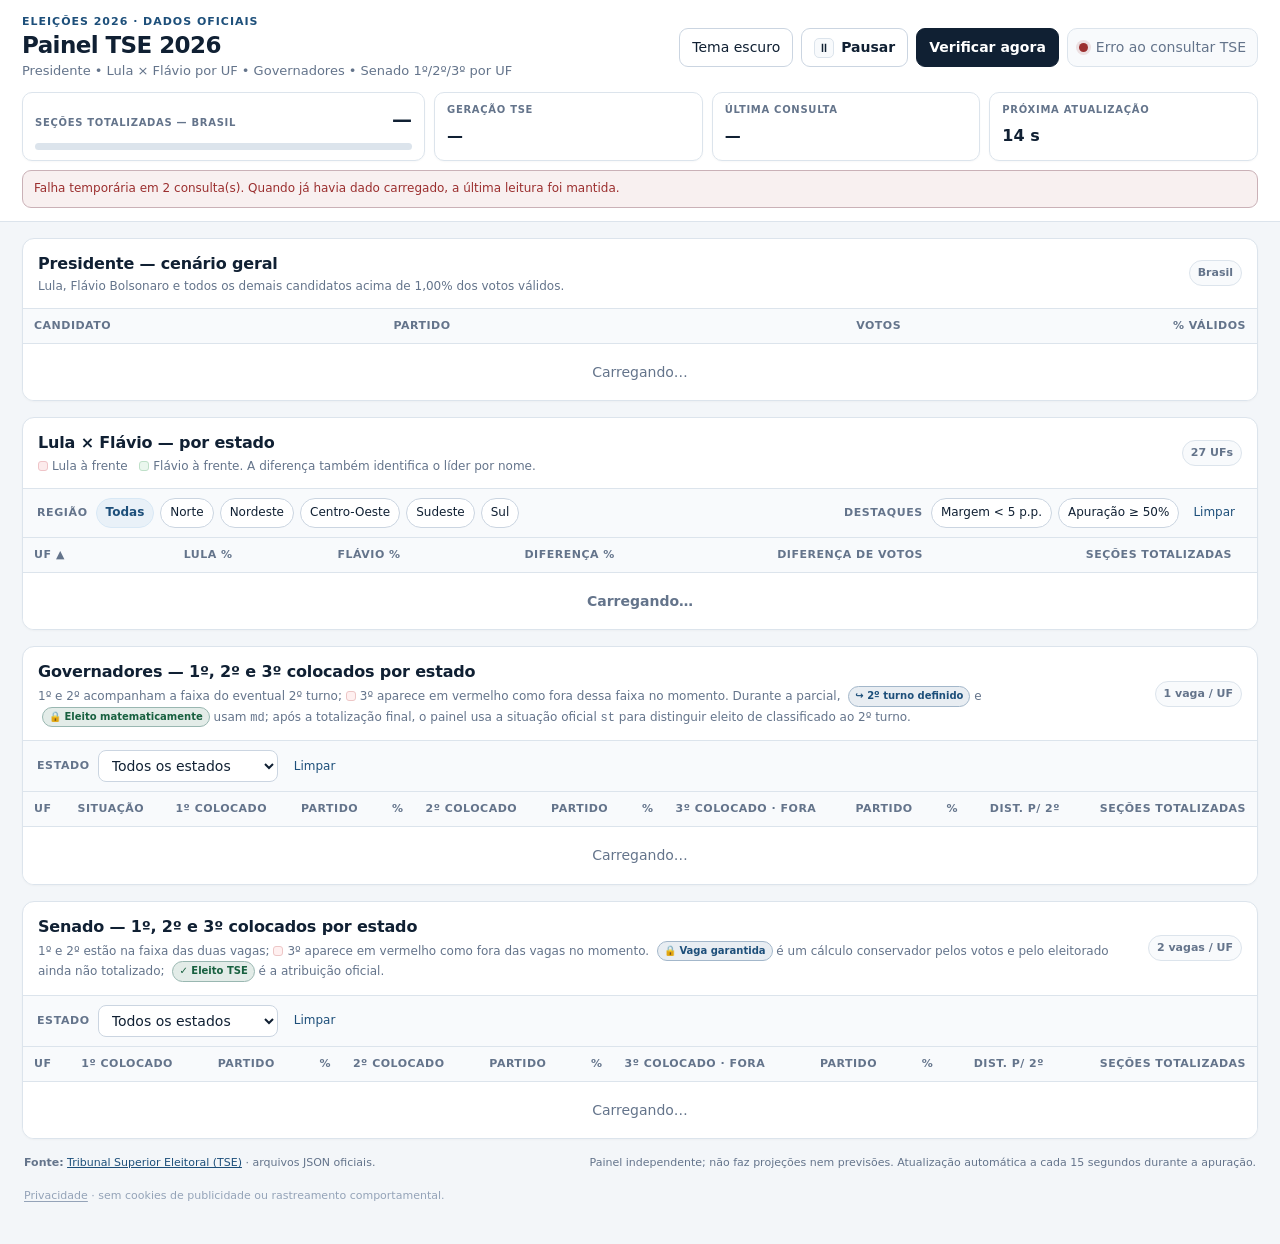
==== commit c37524ce: "Convert mobile section navigation to tabs" ====
--- a/index.html
+++ b/index.html
@@ -47,14 +47,14 @@
 </header>
 
 <main id="conteudo">
-  <nav class="mobile-nav" aria-label="Navegação rápida">
-    <a href="#presidente">Presidente</a>
-    <a href="#estados">Lula × Flávio</a>
-    <a href="#governadores">Governadores</a>
-    <a href="#senado">Senado</a>
+  <nav class="mobile-nav" role="tablist" aria-label="Seções do painel">
+    <a id="tab-presidente" class="mobile-tab" role="tab" href="#presidente" aria-controls="presidente" aria-selected="true" data-tab-target="presidente">Presidente</a>
+    <a id="tab-estados" class="mobile-tab" role="tab" href="#estados" aria-controls="estados" aria-selected="false" data-tab-target="estados">Lula × Flávio</a>
+    <a id="tab-governadores" class="mobile-tab" role="tab" href="#governadores" aria-controls="governadores" aria-selected="false" data-tab-target="governadores">Governadores</a>
+    <a id="tab-senado" class="mobile-tab" role="tab" href="#senado" aria-controls="senado" aria-selected="false" data-tab-target="senado">Senado</a>
   </nav>
 
-  <section id="presidente" class="panel" aria-labelledby="pres-title">
+  <section id="presidente" class="panel mobile-tab-panel" aria-labelledby="pres-title" data-mobile-panel="presidente">
     <div class="section-head">
       <div>
         <h2 id="pres-title">Presidente — cenário geral</h2>
@@ -71,7 +71,7 @@
     </div>
   </section>
 
-  <section id="estados" class="panel" aria-labelledby="states-title">
+  <section id="estados" class="panel mobile-tab-panel" aria-labelledby="states-title" data-mobile-panel="estados">
     <div class="section-head state-head">
       <div>
         <h2 id="states-title">Lula × Flávio — por estado</h2>
@@ -114,7 +114,7 @@
     </div>
   </section>
 
-  <section id="governadores" class="panel" aria-labelledby="gov-title">
+  <section id="governadores" class="panel mobile-tab-panel" aria-labelledby="gov-title" data-mobile-panel="governadores">
     <div class="section-head">
       <div>
         <h2 id="gov-title">Governadores — 1º, 2º e 3º colocados por estado</h2>
@@ -143,7 +143,7 @@
     </div>
   </section>
 
-  <section id="senado" class="panel" aria-labelledby="sen-title">
+  <section id="senado" class="panel mobile-tab-panel" aria-labelledby="sen-title" data-mobile-panel="senado">
     <div class="section-head">
       <div>
         <h2 id="sen-title">Senado — 1º, 2º e 3º colocados por estado</h2>
--- a/style.css
+++ b/style.css
@@ -246,3 +246,52 @@
     padding-right:7px;
   }
 }
+
+
+/* State filters for Governor and Senate */
+.section-filter{
+  display:flex;
+  align-items:center;
+  gap:8px;
+  padding:9px 14px;
+  border-bottom:1px solid var(--line);
+  background:var(--card-2);
+}
+.section-filter label{
+  font-size:11px;
+  color:var(--muted);
+  font-weight:800;
+  text-transform:uppercase;
+  letter-spacing:.055em;
+}
+.section-filter select{
+  min-height:32px;
+  min-width:170px;
+  padding:5px 30px 5px 9px;
+  border:1px solid var(--line-strong);
+  border-radius:8px;
+  background:var(--card);
+  color:var(--ink);
+  font:inherit;
+}
+.section-filter select:focus-visible{
+  outline:3px solid color-mix(in srgb,var(--accent) 45%,transparent);
+  outline-offset:2px;
+}
+
+@media(max-width:760px){
+  .section-filter{
+    position:sticky;
+    top:0;
+    z-index:4;
+    padding:8px 11px;
+  }
+  .section-filter select{
+    flex:1;
+    min-width:0;
+    min-height:38px;
+  }
+  .section-filter .text-button{
+    min-height:38px;
+  }
+}
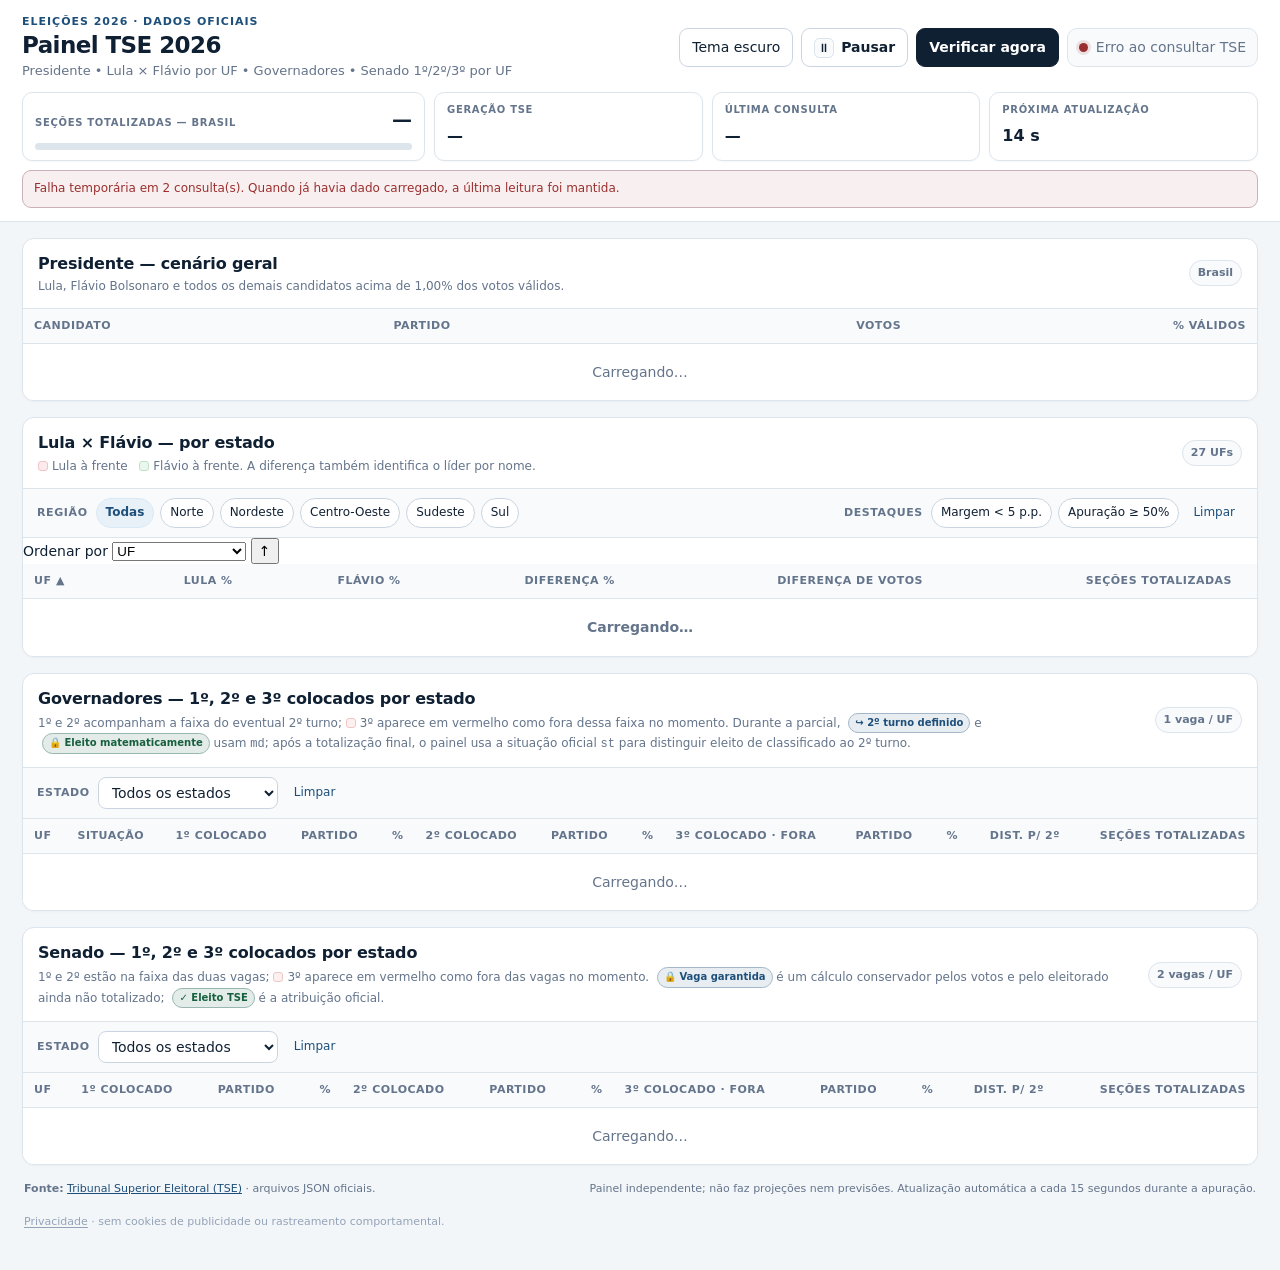
==== commit d9542aa7: "Add compact mobile state sorting controls" ====
--- a/index.html
+++ b/index.html
@@ -81,7 +81,7 @@
     </div>
 
     <div class="filters" aria-label="Filtros da tabela por estado">
-      <div class="filter-group" role="group" aria-label="Região">
+      <div class="filter-group region-filter-group" role="group" aria-label="Região">
         <span class="filter-label">Região</span>
         <button class="chip region-chip" type="button" data-region="ALL" aria-pressed="true">Todas</button>
         <button class="chip region-chip" type="button" data-region="N" aria-pressed="false">Norte</button>
@@ -90,12 +90,25 @@
         <button class="chip region-chip" type="button" data-region="SE" aria-pressed="false">Sudeste</button>
         <button class="chip region-chip" type="button" data-region="S" aria-pressed="false">Sul</button>
       </div>
-      <div class="filter-group" role="group" aria-label="Filtros rápidos">
+      <div class="filter-group highlight-filter-group" role="group" aria-label="Filtros rápidos">
         <span class="filter-label">Destaques</span>
         <button id="closeFilter" class="chip" type="button" aria-pressed="false">Margem &lt; 5 p.p.</button>
         <button id="progressFilter" class="chip" type="button" aria-pressed="false">Apuração ≥ 50%</button>
         <button id="resetFilters" class="text-button" type="button">Limpar</button>
       </div>
+    </div>
+
+    <div class="mobile-sort-controls" aria-label="Ordenação dos estados">
+      <label for="mobileStateSort">Ordenar por</label>
+      <select id="mobileStateSort">
+        <option value="uf">UF</option>
+        <option value="lula">Lula %</option>
+        <option value="flavio">Flávio %</option>
+        <option value="diff">Diferença %</option>
+        <option value="diffVotes">Diferença de votos</option>
+        <option value="progress">Seções totalizadas</option>
+      </select>
+      <button id="mobileSortDirection" class="sort-direction-button" type="button" aria-label="Alternar direção da ordenação" title="Alternar direção da ordenação">↑</button>
     </div>
 
     <div class="tablebox states-box">
--- a/style.css
+++ b/style.css
@@ -295,3 +295,41 @@
     min-height:38px;
   }
 }
+
+
+/* Mobile tab navigation */
+.mobile-tab-panel[hidden]{display:none!important}
+
+@media(max-width:760px){
+  .mobile-nav{
+    position:sticky;
+    top:0;
+    z-index:15;
+    margin:0 -11px 10px;
+    padding:8px 11px;
+    background:color-mix(in srgb,var(--bg) 96%,transparent);
+    border-bottom:1px solid var(--line);
+    backdrop-filter:blur(10px);
+  }
+  .mobile-nav .mobile-tab{
+    min-height:36px;
+    display:inline-flex;
+    align-items:center;
+    justify-content:center;
+  }
+  .mobile-nav .mobile-tab[aria-selected="true"]{
+    background:var(--accent);
+    border-color:var(--accent);
+    color:var(--card);
+  }
+  .mobile-tab-panel{
+    margin-bottom:12px;
+  }
+  .section-filter{
+    top:53px;
+  }
+}
+
+@media(min-width:761px){
+  .mobile-tab-panel[hidden]{display:block!important}
+}
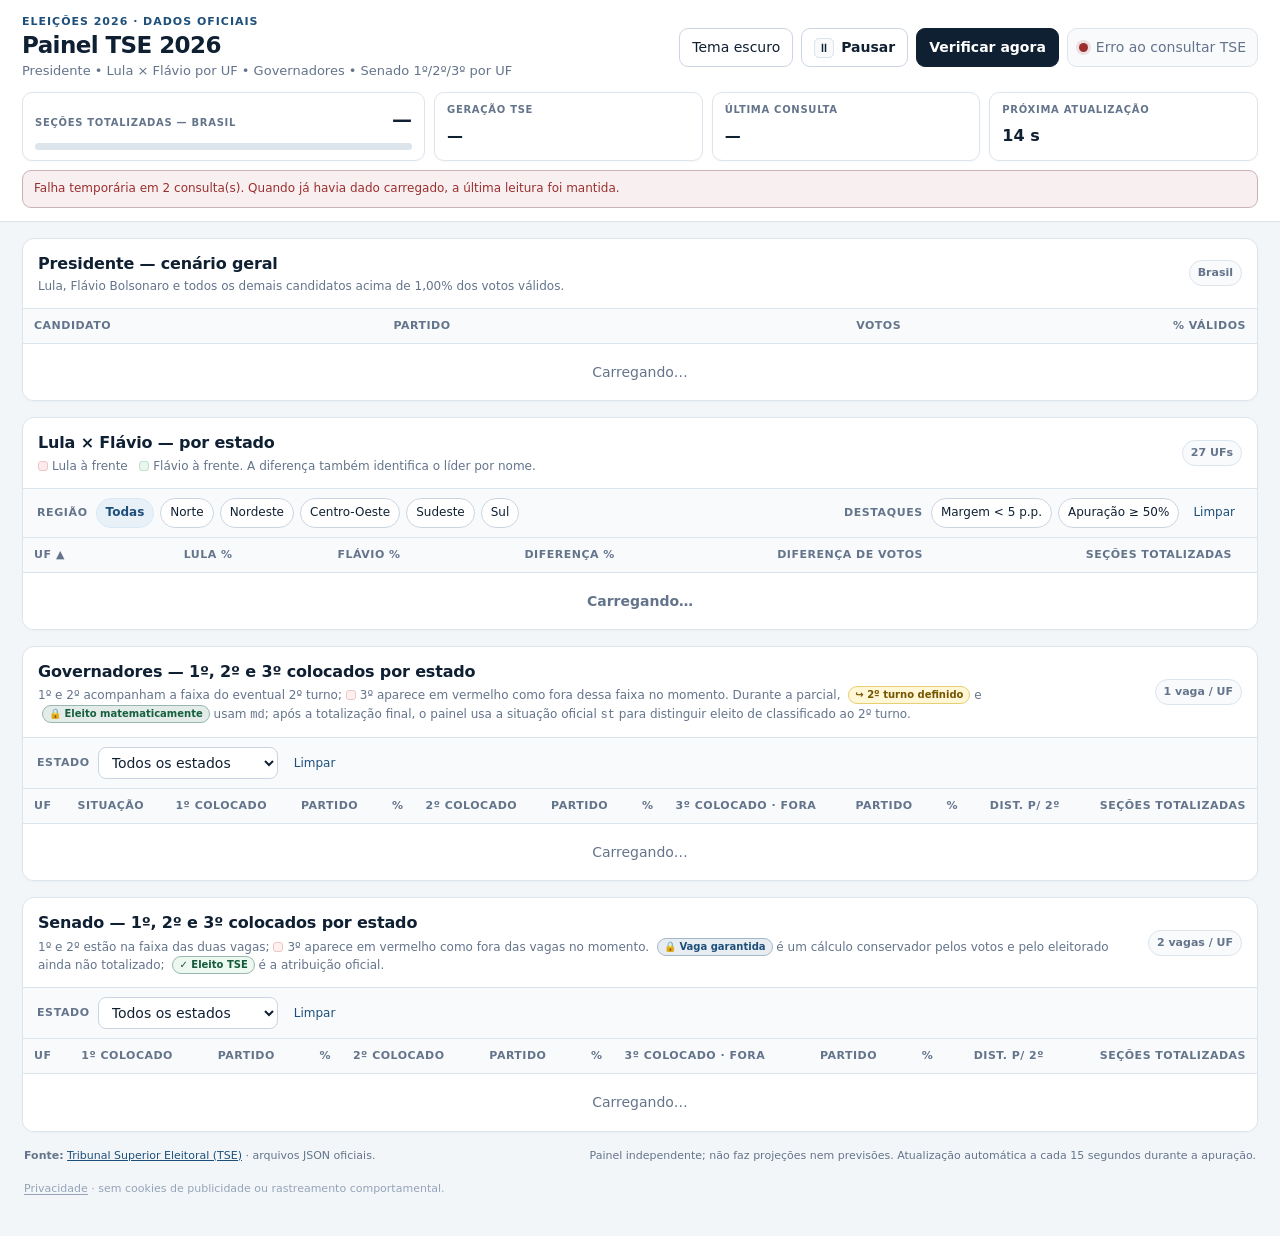
==== commit c3618a9e: "Improve mobile accessibility semantics" ====
--- a/index.html
+++ b/index.html
@@ -22,7 +22,7 @@
         <button id="themeToggle" class="icon-button" type="button" aria-pressed="false">Tema escuro</button>
         <button id="pauseUpdates" class="icon-button pause-button" type="button" aria-pressed="false" aria-label="Pausar atualizações automáticas" title="Pausa as atualizações automáticas sem alterar os dados na tela"><span class="control-icon" aria-hidden="true">⏸</span><span class="control-label">Pausar</span></button>
         <button id="refresh" class="primary-button" type="button" title="Verifica no TSE o que mudou desde a última leitura">Verificar agora</button>
-        <div class="status" role="status" aria-live="polite">
+        <div class="status" role="status" aria-live="polite" aria-atomic="true">
           <span id="dot" class="dot"></span>
           <span id="statusText">Conectando…</span>
         </div>
@@ -46,7 +46,7 @@
   </div>
 </header>
 
-<main id="conteudo">
+<main id="conteudo" tabindex="-1" aria-busy="true">
   <nav class="mobile-nav" role="tablist" aria-label="Seções do painel">
     <a id="tab-presidente" class="mobile-tab" role="tab" href="#presidente" aria-controls="presidente" aria-selected="true" data-tab-target="presidente">Presidente</a>
     <a id="tab-estados" class="mobile-tab" role="tab" href="#estados" aria-controls="estados" aria-selected="false" data-tab-target="estados">Lula × Flávio</a>
--- a/style.css
+++ b/style.css
@@ -333,3 +333,368 @@
 @media(min-width:761px){
   .mobile-tab-panel[hidden]{display:block!important}
 }
+
+
+/* Mobile Phase 2 — interaction */
+.mobile-sort-controls{display:none}
+
+@media(max-width:760px){
+  .actions .primary-button,.actions .icon-button{
+    min-height:44px;
+  }
+  .mobile-nav .mobile-tab{
+    min-height:44px;
+    padding-left:12px;
+    padding-right:12px;
+  }
+
+  .filters{
+    gap:8px;
+    padding:8px 11px;
+  }
+  .region-filter-group{
+    width:100%;
+    flex-wrap:nowrap;
+    overflow-x:auto;
+    overscroll-behavior-inline:contain;
+    scrollbar-width:none;
+    padding-bottom:2px;
+  }
+  .region-filter-group::-webkit-scrollbar{display:none}
+  .region-filter-group .filter-label{
+    width:auto;
+    flex:0 0 auto;
+  }
+  .region-filter-group .chip{
+    flex:0 0 auto;
+  }
+  .highlight-filter-group{
+    gap:7px;
+  }
+  .highlight-filter-group .filter-label{
+    width:100%;
+  }
+  .filters .chip,.filters .text-button{
+    min-height:44px;
+    display:inline-flex;
+    align-items:center;
+    justify-content:center;
+  }
+
+  .mobile-sort-controls{
+    display:grid;
+    grid-template-columns:auto minmax(0,1fr) 44px;
+    gap:8px;
+    align-items:center;
+    padding:8px 11px;
+    border-bottom:1px solid var(--line);
+    background:var(--card-2);
+  }
+  .mobile-sort-controls label{
+    font-size:10px;
+    color:var(--muted);
+    font-weight:800;
+    text-transform:uppercase;
+    letter-spacing:.055em;
+  }
+  .mobile-sort-controls select{
+    width:100%;
+    min-width:0;
+    min-height:44px;
+    padding:7px 30px 7px 9px;
+    border:1px solid var(--line-strong);
+    border-radius:8px;
+    background:var(--card);
+    color:var(--ink);
+    font:inherit;
+  }
+  .sort-direction-button{
+    width:44px;
+    height:44px;
+    border:1px solid var(--line-strong);
+    border-radius:8px;
+    background:var(--card);
+    color:var(--ink);
+    font-size:18px;
+    font-weight:900;
+    cursor:pointer;
+  }
+  .mobile-sort-controls select:focus-visible,.sort-direction-button:focus-visible{
+    outline:3px solid color-mix(in srgb,var(--accent) 45%,transparent);
+    outline-offset:2px;
+  }
+
+  .section-filter select,.section-filter .text-button{
+    min-height:44px;
+  }
+}
+
+@media(max-width:480px){
+  .actions .primary-button,.actions .icon-button{
+    min-height:44px;
+  }
+  .mobile-sort-controls{
+    grid-template-columns:1fr 44px;
+  }
+  .mobile-sort-controls label{
+    grid-column:1/-1;
+  }
+}
+
+
+/* Mobile Phase 3 — polish and overflow hardening */
+:root{
+  --result-elected-bg:#edf8f1;
+  --result-elected-ink:#145a3a;
+  --result-runoff-bg:#fff7d6;
+  --result-runoff-ink:#755500;
+  --result-runoff-line:#e8cf74;
+}
+html[data-theme="dark"]{
+  --result-elected-bg:#173729;
+  --result-elected-ink:#a9e8bf;
+  --result-runoff-bg:#403617;
+  --result-runoff-ink:#f2d77b;
+  --result-runoff-line:#74642a;
+}
+
+body{overflow-x:hidden}
+main,.panel,.section-head>*,.filters,.filter-group,.actions>*{min-width:0}
+select{max-width:100%}
+
+/* Make result colors consistent in light/dark themes. */
+.governor-table td.candidate-elected,.senate-table td.candidate-elected{
+  background:var(--result-elected-bg)!important;
+  color:var(--result-elected-ink);
+}
+.governor-table td.candidate-runoff{
+  background:var(--result-runoff-bg)!important;
+  color:var(--result-runoff-ink);
+}
+.runoff-badge,.governor-status.runoff{
+  background:var(--result-runoff-bg);
+  border-color:var(--result-runoff-line);
+  color:var(--result-runoff-ink);
+}
+.elected-badge,.governor-status.decided{
+  background:var(--result-elected-bg);
+  color:var(--result-elected-ink);
+}
+
+/* Long names and multiple badges must wrap instead of widening the page. */
+.mobile-rank,.section-note,.status,.meta .v,.candidate-name{
+  overflow-wrap:anywhere;
+  word-break:normal;
+}
+.elected-badge,.math-badge,.runoff-badge,.math-official-badge,.governor-status{
+  max-width:100%;
+  white-space:normal;
+  text-align:center;
+  line-height:1.2;
+}
+
+@media(max-width:760px){
+  body{font-size:13.5px}
+  main{width:100%;max-width:100%;overflow-x:clip}
+  .panel{width:100%;max-width:100%}
+  .section-head{gap:8px;padding:11px 12px}
+  .section-head h2{font-size:15px;line-height:1.25}
+  .section-note{font-size:11px;line-height:1.4;margin-top:4px}
+
+  .mobile-nav{
+    max-width:calc(100vw - 0px);
+  }
+
+  .state-table,.governor-table,.senate-table{
+    max-width:100%;
+  }
+  .state-table td,.governor-table td,.senate-table td{
+    min-width:0;
+    max-width:100%;
+  }
+
+  .state-share-bar{min-width:0}
+  .state-share-bar span{white-space:nowrap}
+  .leader-name{max-width:100%;overflow-wrap:anywhere}
+
+  .governor-table tr,.senate-table tr{
+    grid-template-columns:minmax(0,1fr) minmax(42px,auto) minmax(50px,auto);
+    column-gap:6px;
+  }
+  .governor-table td:nth-child(3),.governor-table td:nth-child(6),
+  .senate-table td:nth-child(2),.senate-table td:nth-child(5){
+    display:flex;
+    align-items:center;
+    flex-wrap:wrap;
+    gap:5px;
+  }
+  .governor-table td:nth-child(3) .rank-badge,.governor-table td:nth-child(6) .rank-badge,
+  .senate-table td:nth-child(2) .rank-badge,.senate-table td:nth-child(5) .rank-badge{
+    flex:0 0 auto;
+    margin-right:0;
+  }
+  .governor-table td:nth-child(3) .mobile-rank,.governor-table td:nth-child(6) .mobile-rank,
+  .senate-table td:nth-child(2) .mobile-rank,.senate-table td:nth-child(5) .mobile-rank{
+    flex:1 1 120px;
+    min-width:0;
+  }
+  .governor-table td:nth-child(3) .elected-badge,.governor-table td:nth-child(3) .runoff-badge,
+  .governor-table td:nth-child(6) .elected-badge,.governor-table td:nth-child(6) .runoff-badge,
+  .senate-table td:nth-child(2) .elected-badge,.senate-table td:nth-child(2) .math-badge,
+  .senate-table td:nth-child(5) .elected-badge,.senate-table td:nth-child(5) .math-badge{
+    flex:0 1 auto;
+    margin-left:0;
+  }
+
+  .governor-table .party,.senate-table .party{
+    max-width:100%;
+    min-width:0;
+    white-space:normal;
+    overflow-wrap:anywhere;
+  }
+  .governor-table td.num,.senate-table td.num{white-space:nowrap}
+
+  /* Re-apply themed result backgrounds after legacy mobile transparent rules. */
+  .governor-table td.candidate-elected,.senate-table td.candidate-elected{
+    background:var(--result-elected-bg)!important;
+  }
+  .governor-table td.candidate-runoff{
+    background:var(--result-runoff-bg)!important;
+  }
+
+  .section-filter,.mobile-sort-controls,.filters{
+    max-width:100%;
+  }
+}
+
+@media(max-width:480px){
+  .wrap,main{padding-left:8px;padding-right:8px}
+  .header-wrap{padding-top:7px;padding-bottom:8px}
+  .actions{gap:5px}
+  .actions .primary-button,.actions .icon-button{
+    padding-left:6px;padding-right:6px;font-size:11.5px;
+  }
+  .actions .status{
+    font-size:10.5px;
+    line-height:1.3;
+    padding-left:7px;
+    padding-right:7px;
+  }
+
+  .mobile-nav{
+    margin-left:-8px;
+    margin-right:-8px;
+    padding-left:8px;
+    padding-right:8px;
+    gap:5px;
+  }
+  .mobile-nav .mobile-tab{
+    font-size:11.5px;
+    padding-left:10px;
+    padding-right:10px;
+  }
+
+  .section-head{padding:10px}
+  .filters,.mobile-sort-controls,.section-filter{padding-left:9px;padding-right:9px}
+
+  .state-table tr,.governor-table tr,.senate-table tr{
+    padding:9px 8px;
+  }
+  .state-table td{padding:6px 7px}
+  .state-table td:nth-child(1){font-size:16px}
+  .state-table td:nth-child(6){font-size:12px}
+  .state-share-bar{min-height:27px;padding:3px 6px}
+
+  .governor-table tr,.senate-table tr{
+    grid-template-columns:minmax(0,1fr) minmax(38px,auto) minmax(46px,auto);
+    column-gap:5px;
+  }
+  .governor-table .mobile-rank,.senate-table .mobile-rank{
+    font-size:12.5px;
+    line-height:1.25;
+  }
+  .rank-badge{
+    min-width:23px;
+    height:21px;
+    font-size:9px;
+  }
+  .party{font-size:9.5px;padding:2px 5px}
+  .elected-badge,.math-badge,.runoff-badge,.math-official-badge{
+    font-size:8.5px;
+    padding:2px 5px;
+  }
+
+  /* President becomes a compact card list on narrow phones. */
+  .president-table{
+    white-space:normal;
+  }
+  .president-table thead{display:none}
+  .president-table,.president-table tbody,.president-table tr,.president-table td{
+    display:block;
+    width:100%;
+  }
+  .president-table tr{
+    display:grid;
+    grid-template-columns:minmax(0,1fr) auto;
+    grid-template-areas:
+      "candidate pct"
+      "party votes";
+    gap:5px 8px;
+    padding:9px 10px;
+    border-bottom:1px solid var(--line);
+    background:var(--card);
+  }
+  .president-table tr:last-child{border-bottom:0}
+  .president-table td{
+    border:0;
+    padding:2px 0;
+    min-width:0;
+    background:transparent;
+  }
+  .president-table td::before{
+    content:attr(data-label);
+    display:block;
+    margin-bottom:1px;
+    font-size:8.5px;
+    text-transform:uppercase;
+    letter-spacing:.05em;
+    color:var(--muted);
+    font-weight:800;
+  }
+  .president-table td:nth-child(1){grid-area:candidate;overflow-wrap:anywhere}
+  .president-table td:nth-child(2){grid-area:party}
+  .president-table td:nth-child(3){grid-area:votes;text-align:right}
+  .president-table td:nth-child(4){grid-area:pct;text-align:right}
+  .president-table .pct-wrap{
+    min-width:90px;
+    height:26px;
+  }
+}
+
+@media(max-width:360px){
+  .meta-grid{gap:5px}
+  .meta{padding:7px 8px}
+  .meta .v{font-size:16px}
+  .meta .v.compact{font-size:11px}
+
+  .mobile-nav .mobile-tab{
+    font-size:11px;
+    padding-left:9px;
+    padding-right:9px;
+  }
+
+  .highlight-filter-group .chip{
+    font-size:11px;
+    padding-left:8px;
+    padding-right:8px;
+  }
+  .highlight-filter-group .text-button{
+    padding-left:5px;
+    padding-right:5px;
+  }
+
+  .governor-table tr,.senate-table tr{
+    grid-template-columns:minmax(0,1fr) 38px 46px;
+  }
+  .governor-status{font-size:8.5px}
+}
